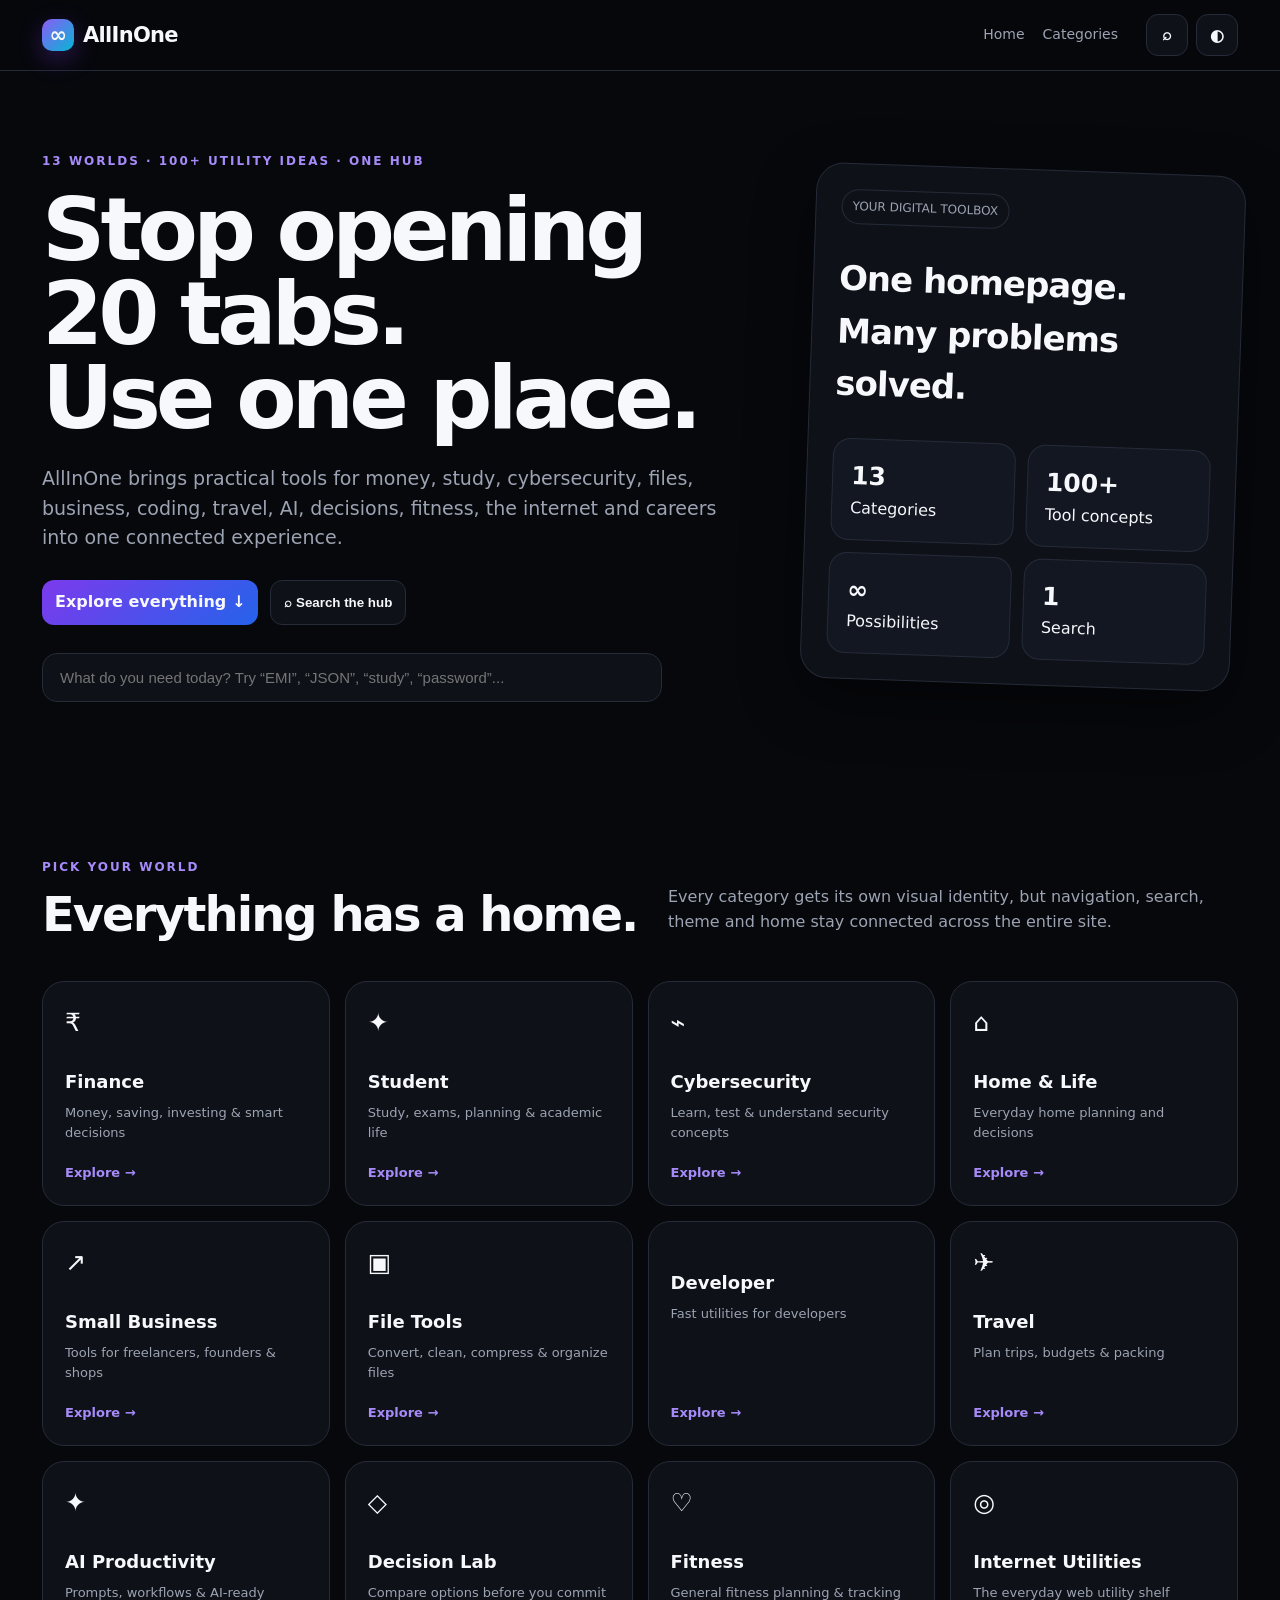
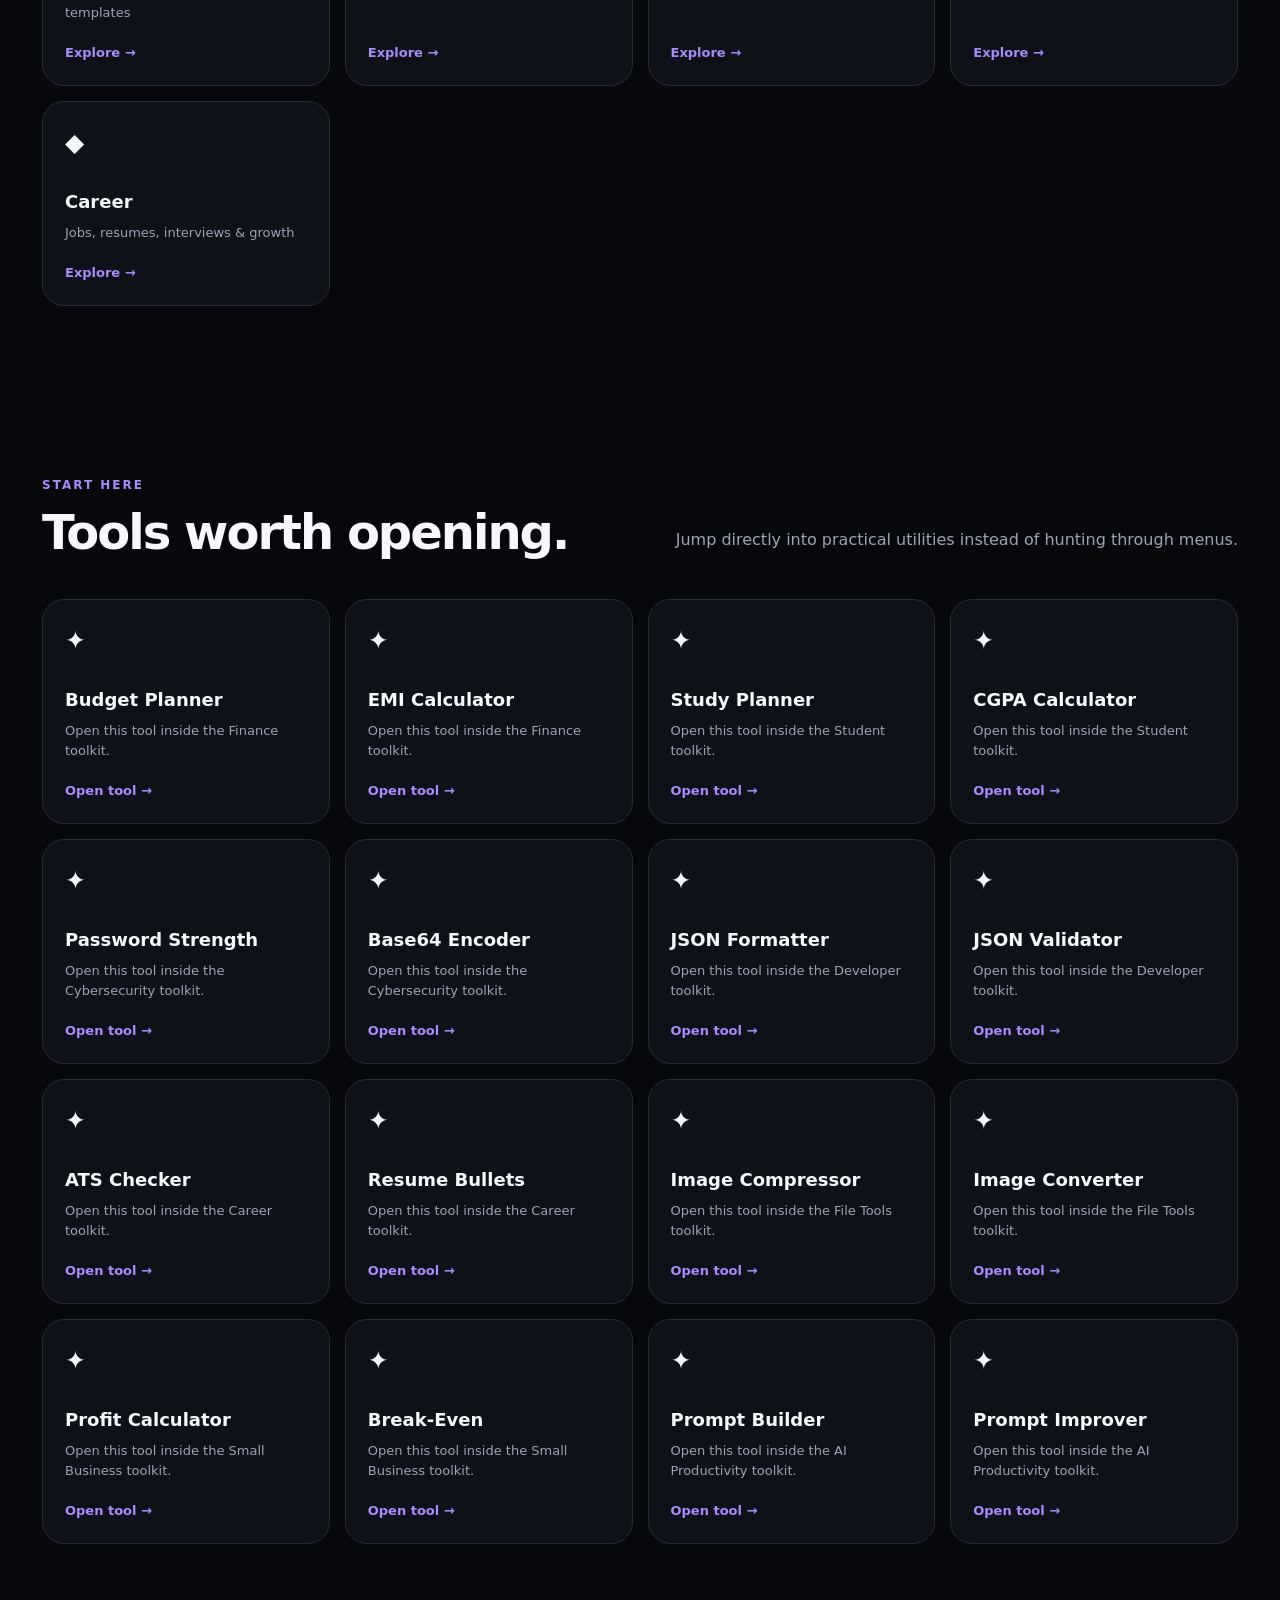
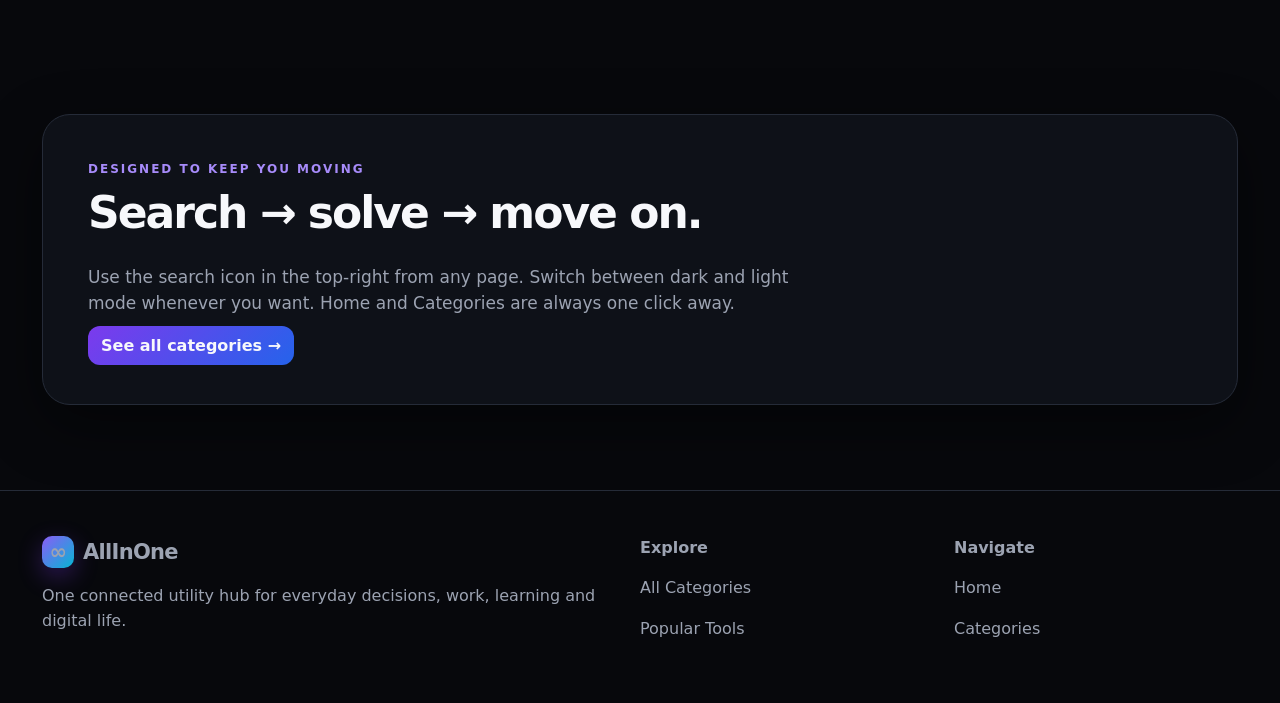
==== index.html @ 53bb446f "Add files via upload" ====
<!doctype html><html lang="en"><head><meta charset="utf-8"><meta name="viewport" content="width=device-width,initial-scale=1"><title>The Utility Hub | AllInOne</title><meta name="description" content="AllInOne is a connected utility hub for finance, students, cybersecurity, business, files, developers, travel, AI, decisions, fitness, internet and careers."><link rel="stylesheet" href="assets/style.css"><link rel="canonical" href="https://mytoolprovider.github.io/"><meta property="og:url" content="https://mytoolprovider.github.io/"></head><body>
<header class="top"><nav class="nav"><a class="brand" href="index.html"><b>∞</b> AllInOne</a><div class="navlinks"><a href="index.html">Home</a><a href="categories.html">Categories</a></div><div class="actions"><button class="iconbtn" data-search aria-label="Search">⌕</button><button class="iconbtn" data-theme-toggle aria-label="Change theme">◐</button></div></nav></header>

<main>
<section class="hero"><div class="wrap hero-grid"><div><div class="eyebrow">13 worlds · 100+ utility ideas · one hub</div><h1>Stop opening 20 tabs.<br>Use one place.</h1><p>AllInOne brings practical tools for money, study, cybersecurity, files, business, coding, travel, AI, decisions, fitness, the internet and careers into one connected experience.</p><div class="hero-actions"><a class="btn primary" href="#categories">Explore everything ↓</a><button class="btn" data-search>⌕ Search the hub</button></div><div class="searchbox"><input placeholder="What do you need today? Try “EMI”, “JSON”, “study”, “password”..." onfocus="document.querySelector('[data-search]').click()"></div></div><div class="hero-card"><span class="pill">YOUR DIGITAL TOOLBOX</span><h2 style="font-size:34px;letter-spacing:-1px">One homepage.<br>Many problems solved.</h2><div class="mini-grid"><div class="mini"><strong>13</strong><span>Categories</span></div><div class="mini"><strong>100+</strong><span>Tool concepts</span></div><div class="mini"><strong>∞</strong><span>Possibilities</span></div><div class="mini"><strong>1</strong><span>Search</span></div></div></div></div></section>
<section class="section" id="categories"><div class="wrap"><div class="section-head"><div><div class="eyebrow">Pick your world</div><h2>Everything has a home.</h2></div><p>Every category gets its own visual identity, but navigation, search, theme and home stay connected across the entire site.</p></div><div class="grid"><article class="card" data-search-item><div class="symbol">₹</div><h3><a href="finance.html">Finance</a></h3><p>Money, saving, investing & smart decisions</p><div class="go"><a href="finance.html">Explore →</a></div></article><article class="card" data-search-item><div class="symbol">✦</div><h3><a href="student.html">Student</a></h3><p>Study, exams, planning & academic life</p><div class="go"><a href="student.html">Explore →</a></div></article><article class="card" data-search-item><div class="symbol">⌁</div><h3><a href="cyber.html">Cybersecurity</a></h3><p>Learn, test & understand security concepts</p><div class="go"><a href="cyber.html">Explore →</a></div></article><article class="card" data-search-item><div class="symbol">⌂</div><h3><a href="home.html">Home & Life</a></h3><p>Everyday home planning and decisions</p><div class="go"><a href="home.html">Explore →</a></div></article><article class="card" data-search-item><div class="symbol">↗</div><h3><a href="business.html">Small Business</a></h3><p>Tools for freelancers, founders & shops</p><div class="go"><a href="business.html">Explore →</a></div></article><article class="card" data-search-item><div class="symbol">▣</div><h3><a href="files.html">File Tools</a></h3><p>Convert, clean, compress & organize files</p><div class="go"><a href="files.html">Explore →</a></div></article><article class="card" data-search-item><div class="symbol"></></div><h3><a href="developer.html">Developer</a></h3><p>Fast utilities for developers</p><div class="go"><a href="developer.html">Explore →</a></div></article><article class="card" data-search-item><div class="symbol">✈</div><h3><a href="travel.html">Travel</a></h3><p>Plan trips, budgets & packing</p><div class="go"><a href="travel.html">Explore →</a></div></article><article class="card" data-search-item><div class="symbol">✦</div><h3><a href="ai.html">AI Productivity</a></h3><p>Prompts, workflows & AI-ready templates</p><div class="go"><a href="ai.html">Explore →</a></div></article><article class="card" data-search-item><div class="symbol">◇</div><h3><a href="decisions.html">Decision Lab</a></h3><p>Compare options before you commit</p><div class="go"><a href="decisions.html">Explore →</a></div></article><article class="card" data-search-item><div class="symbol">♡</div><h3><a href="fitness.html">Fitness</a></h3><p>General fitness planning & tracking</p><div class="go"><a href="fitness.html">Explore →</a></div></article><article class="card" data-search-item><div class="symbol">◎</div><h3><a href="internet.html">Internet Utilities</a></h3><p>The everyday web utility shelf</p><div class="go"><a href="internet.html">Explore →</a></div></article><article class="card" data-search-item><div class="symbol">◆</div><h3><a href="career.html">Career</a></h3><p>Jobs, resumes, interviews & growth</p><div class="go"><a href="career.html">Explore →</a></div></article></div></div></section>
<section class="section" id="popular"><div class="wrap"><div class="section-head"><div><div class="eyebrow">Start here</div><h2>Tools worth opening.</h2></div><p>Jump directly into practical utilities instead of hunting through menus.</p></div><div class="grid"><article class="card" data-search-item><div class="symbol">✦</div><h3><a href="finance.html#budget-planner">Budget Planner</a></h3><p>Open this tool inside the Finance toolkit.</p><div class="go"><a href="finance.html">Open tool →</a></div></article><article class="card" data-search-item><div class="symbol">✦</div><h3><a href="finance.html#emi-calculator">EMI Calculator</a></h3><p>Open this tool inside the Finance toolkit.</p><div class="go"><a href="finance.html">Open tool →</a></div></article><article class="card" data-search-item><div class="symbol">✦</div><h3><a href="student.html#study-planner">Study Planner</a></h3><p>Open this tool inside the Student toolkit.</p><div class="go"><a href="student.html">Open tool →</a></div></article><article class="card" data-search-item><div class="symbol">✦</div><h3><a href="student.html#cgpa-calculator">CGPA Calculator</a></h3><p>Open this tool inside the Student toolkit.</p><div class="go"><a href="student.html">Open tool →</a></div></article><article class="card" data-search-item><div class="symbol">✦</div><h3><a href="cyber.html#password-strength">Password Strength</a></h3><p>Open this tool inside the Cybersecurity toolkit.</p><div class="go"><a href="cyber.html">Open tool →</a></div></article><article class="card" data-search-item><div class="symbol">✦</div><h3><a href="cyber.html#base64-encoder">Base64 Encoder</a></h3><p>Open this tool inside the Cybersecurity toolkit.</p><div class="go"><a href="cyber.html">Open tool →</a></div></article><article class="card" data-search-item><div class="symbol">✦</div><h3><a href="developer.html#json-formatter">JSON Formatter</a></h3><p>Open this tool inside the Developer toolkit.</p><div class="go"><a href="developer.html">Open tool →</a></div></article><article class="card" data-search-item><div class="symbol">✦</div><h3><a href="developer.html#json-validator">JSON Validator</a></h3><p>Open this tool inside the Developer toolkit.</p><div class="go"><a href="developer.html">Open tool →</a></div></article><article class="card" data-search-item><div class="symbol">✦</div><h3><a href="career.html#ats-checker">ATS Checker</a></h3><p>Open this tool inside the Career toolkit.</p><div class="go"><a href="career.html">Open tool →</a></div></article><article class="card" data-search-item><div class="symbol">✦</div><h3><a href="career.html#resume-bullets">Resume Bullets</a></h3><p>Open this tool inside the Career toolkit.</p><div class="go"><a href="career.html">Open tool →</a></div></article><article class="card" data-search-item><div class="symbol">✦</div><h3><a href="files.html#image-compressor">Image Compressor</a></h3><p>Open this tool inside the File Tools toolkit.</p><div class="go"><a href="files.html">Open tool →</a></div></article><article class="card" data-search-item><div class="symbol">✦</div><h3><a href="files.html#image-converter">Image Converter</a></h3><p>Open this tool inside the File Tools toolkit.</p><div class="go"><a href="files.html">Open tool →</a></div></article><article class="card" data-search-item><div class="symbol">✦</div><h3><a href="business.html#profit-calculator">Profit Calculator</a></h3><p>Open this tool inside the Small Business toolkit.</p><div class="go"><a href="business.html">Open tool →</a></div></article><article class="card" data-search-item><div class="symbol">✦</div><h3><a href="business.html#break-even">Break-Even</a></h3><p>Open this tool inside the Small Business toolkit.</p><div class="go"><a href="business.html">Open tool →</a></div></article><article class="card" data-search-item><div class="symbol">✦</div><h3><a href="ai.html#prompt-builder">Prompt Builder</a></h3><p>Open this tool inside the AI Productivity toolkit.</p><div class="go"><a href="ai.html">Open tool →</a></div></article><article class="card" data-search-item><div class="symbol">✦</div><h3><a href="ai.html#prompt-improver">Prompt Improver</a></h3><p>Open this tool inside the AI Productivity toolkit.</p><div class="go"><a href="ai.html">Open tool →</a></div></article></div></div></section>
<section class="section"><div class="wrap"><div class="band"><div class="eyebrow">Designed to keep you moving</div><h2 style="font-size:44px;max-width:800px">Search → solve → move on.</h2><p style="color:var(--muted);max-width:720px;font-size:17px">Use the search icon in the top-right from any page. Switch between dark and light mode whenever you want. Home and Categories are always one click away.</p><a class="btn primary" href="categories.html">See all categories →</a></div></div></section>
</main>
<div class="modal" id="searchModal"><div class="modalbox"><div style="display:flex;justify-content:space-between;align-items:center"><h2>Search AllInOne</h2><button class="iconbtn" data-close>×</button></div><input id="globalSearch" placeholder="Search tools, categories, ideas..."><div id="results" class="results"><p style="color:var(--muted)">Search categories and tools...</p></div></div></div>
<footer class="footer"><div class="wrap footer-grid"><div><div class="brand"><b>∞</b> AllInOne</div><p>One connected utility hub for everyday decisions, work, learning and digital life.</p></div><div><strong>Explore</strong><p><a href="categories.html">All Categories</a></p><p><a href="index.html#popular">Popular Tools</a></p></div><div><strong>Navigate</strong><p><a href="index.html">Home</a></p><p><a href="categories.html">Categories</a></p></div></div></footer><script src="assets/app.js"></script></body></html>
---- assets/style.css ----
:root{--bg:#07080c;--panel:#0e1118;--panel2:#131722;--text:#f7f8fb;--muted:#9ca3b2;--line:#252b38;--accent:#8b5cf6;--shadow:0 20px 60px #0007}
[data-theme="light"]{--bg:#f5f7fb;--panel:#fff;--panel2:#eef1f7;--text:#111827;--muted:#5f6878;--line:#dfe4ec;--shadow:0 16px 45px #19233a14}
*{box-sizing:border-box}html{scroll-behavior:smooth}body{margin:0;background:var(--bg);color:var(--text);font-family:Inter,ui-sans-serif,system-ui,-apple-system,Segoe UI,sans-serif;line-height:1.55}a{color:inherit;text-decoration:none}.top{position:sticky;top:0;z-index:50;backdrop-filter:blur(18px);background:color-mix(in srgb,var(--bg) 82%,transparent);border-bottom:1px solid var(--line)}.nav{max-width:1240px;margin:auto;display:flex;align-items:center;gap:20px;padding:14px 22px}.brand{font-weight:900;font-size:21px;letter-spacing:-.7px;display:flex;gap:9px;align-items:center}.brand b{display:grid;place-items:center;width:32px;height:32px;border-radius:10px;background:linear-gradient(135deg,#8b5cf6,#06b6d4);box-shadow:0 8px 24px #7c3aed55}.navlinks{display:flex;gap:18px;margin-left:auto;align-items:center}.navlinks a{font-size:14px;color:var(--muted)}.navlinks a:hover{color:var(--text)}.actions{display:flex;gap:8px;margin-left:8px}.iconbtn,.btn{border:1px solid var(--line);background:var(--panel);color:var(--text);border-radius:12px;padding:10px 13px;cursor:pointer;font-weight:700}.iconbtn{font-size:16px;width:42px;height:42px}.btn.primary{background:linear-gradient(135deg,#7c3aed,#2563eb);border:0}.wrap{max-width:1240px;margin:auto;padding:0 22px}.hero{min-height:78vh;display:grid;align-items:center;padding:80px 0 70px}.hero-grid{display:grid;grid-template-columns:1.25fr .75fr;gap:50px;align-items:center}.eyebrow{color:#a78bfa;text-transform:uppercase;letter-spacing:2px;font-size:12px;font-weight:900}.hero h1{font-size:clamp(46px,7vw,88px);line-height:.95;letter-spacing:-5px;margin:18px 0 25px;max-width:900px}.hero p{font-size:19px;color:var(--muted);max-width:720px}.hero-actions{display:flex;gap:12px;flex-wrap:wrap;margin:28px 0}.searchbox{display:flex;gap:10px;max-width:620px;margin-top:26px}.searchbox input{flex:1;background:var(--panel);border:1px solid var(--line);border-radius:15px;padding:15px 17px;color:var(--text);font-size:15px;outline:none}.hero-card{background:var(--panel);border:1px solid var(--line);border-radius:28px;padding:25px;box-shadow:var(--shadow);transform:rotate(2deg)}.mini-grid{display:grid;grid-template-columns:1fr 1fr;gap:12px}.mini{padding:18px;border:1px solid var(--line);border-radius:18px;background:var(--panel2)}.mini strong{display:block;font-size:25px}.section{padding:85px 0}.section-head{display:flex;justify-content:space-between;gap:25px;align-items:end;margin-bottom:30px}.section h2{font-size:clamp(30px,4vw,48px);letter-spacing:-2px;margin:0}.section-head p{color:var(--muted);max-width:570px}.grid{display:grid;grid-template-columns:repeat(4,1fr);gap:15px}.card{position:relative;overflow:hidden;background:var(--panel);border:1px solid var(--line);border-radius:22px;padding:22px;min-height:180px;transition:.25s;display:flex;flex-direction:column}.card:hover{transform:translateY(-5px);border-color:#64748b;box-shadow:var(--shadow)}.card .symbol{font-size:25px;margin-bottom:25px}.card h3{margin:0 0 7px;font-size:18px}.card p{margin:0;color:var(--muted);font-size:13px}.card .go{margin-top:auto;padding-top:20px;color:#a78bfa;font-weight:800;font-size:13px}.band{border:1px solid var(--line);border-radius:28px;padding:45px;background:var(--panel);box-shadow:var(--shadow)}.stats{display:grid;grid-template-columns:repeat(4,1fr);gap:15px}.stat{padding:22px;border-radius:18px;background:var(--panel2);border:1px solid var(--line)}.stat b{font-size:32px;display:block}.footer{border-top:1px solid var(--line);padding:45px 0;color:var(--muted)}.footer-grid{display:grid;grid-template-columns:2fr 1fr 1fr;gap:30px}.category-hero{padding:80px 0 50px;background:var(--category-bg);border-bottom:1px solid var(--line)}.category-hero h1{font-size:clamp(44px,7vw,78px);letter-spacing:-4px;margin:15px 0}.tool-grid{display:grid;grid-template-columns:repeat(4,1fr);gap:15px}.tool{background:color-mix(in srgb,var(--panel) 86%,transparent);border:1px solid var(--line);border-radius:20px;padding:22px;min-height:170px}.tool span{font-size:12px;color:var(--muted);text-transform:uppercase;letter-spacing:1px}.tool h3{margin:10px 0}.tool p{color:var(--muted);font-size:13px}.tool button{margin-top:8px}.pill{display:inline-flex;padding:7px 10px;border:1px solid var(--line);border-radius:999px;color:var(--muted);font-size:12px}.modal{display:none;position:fixed;inset:0;z-index:100;background:#0009;backdrop-filter:blur(10px);padding:7vh 20px}.modal.open{display:block}.modalbox{max-width:700px;margin:auto;background:var(--panel);border:1px solid var(--line);border-radius:25px;padding:25px;box-shadow:var(--shadow)}.modalbox input{width:100%;padding:15px;border-radius:13px;border:1px solid var(--line);background:var(--panel2);color:var(--text);margin:15px 0}.results a{display:block;padding:12px;border-bottom:1px solid var(--line)}@media(max-width:950px){.grid,.tool-grid{grid-template-columns:repeat(2,1fr)}.hero-grid{grid-template-columns:1fr}.navlinks{display:none}.stats{grid-template-columns:1fr 1fr}}@media(max-width:600px){.grid,.tool-grid,.stats,.footer-grid{grid-template-columns:1fr}.hero h1{letter-spacing:-3px}.section{padding:55px 0}.hero{min-height:auto;padding:55px 0}.wrap{padding:0 16px}}
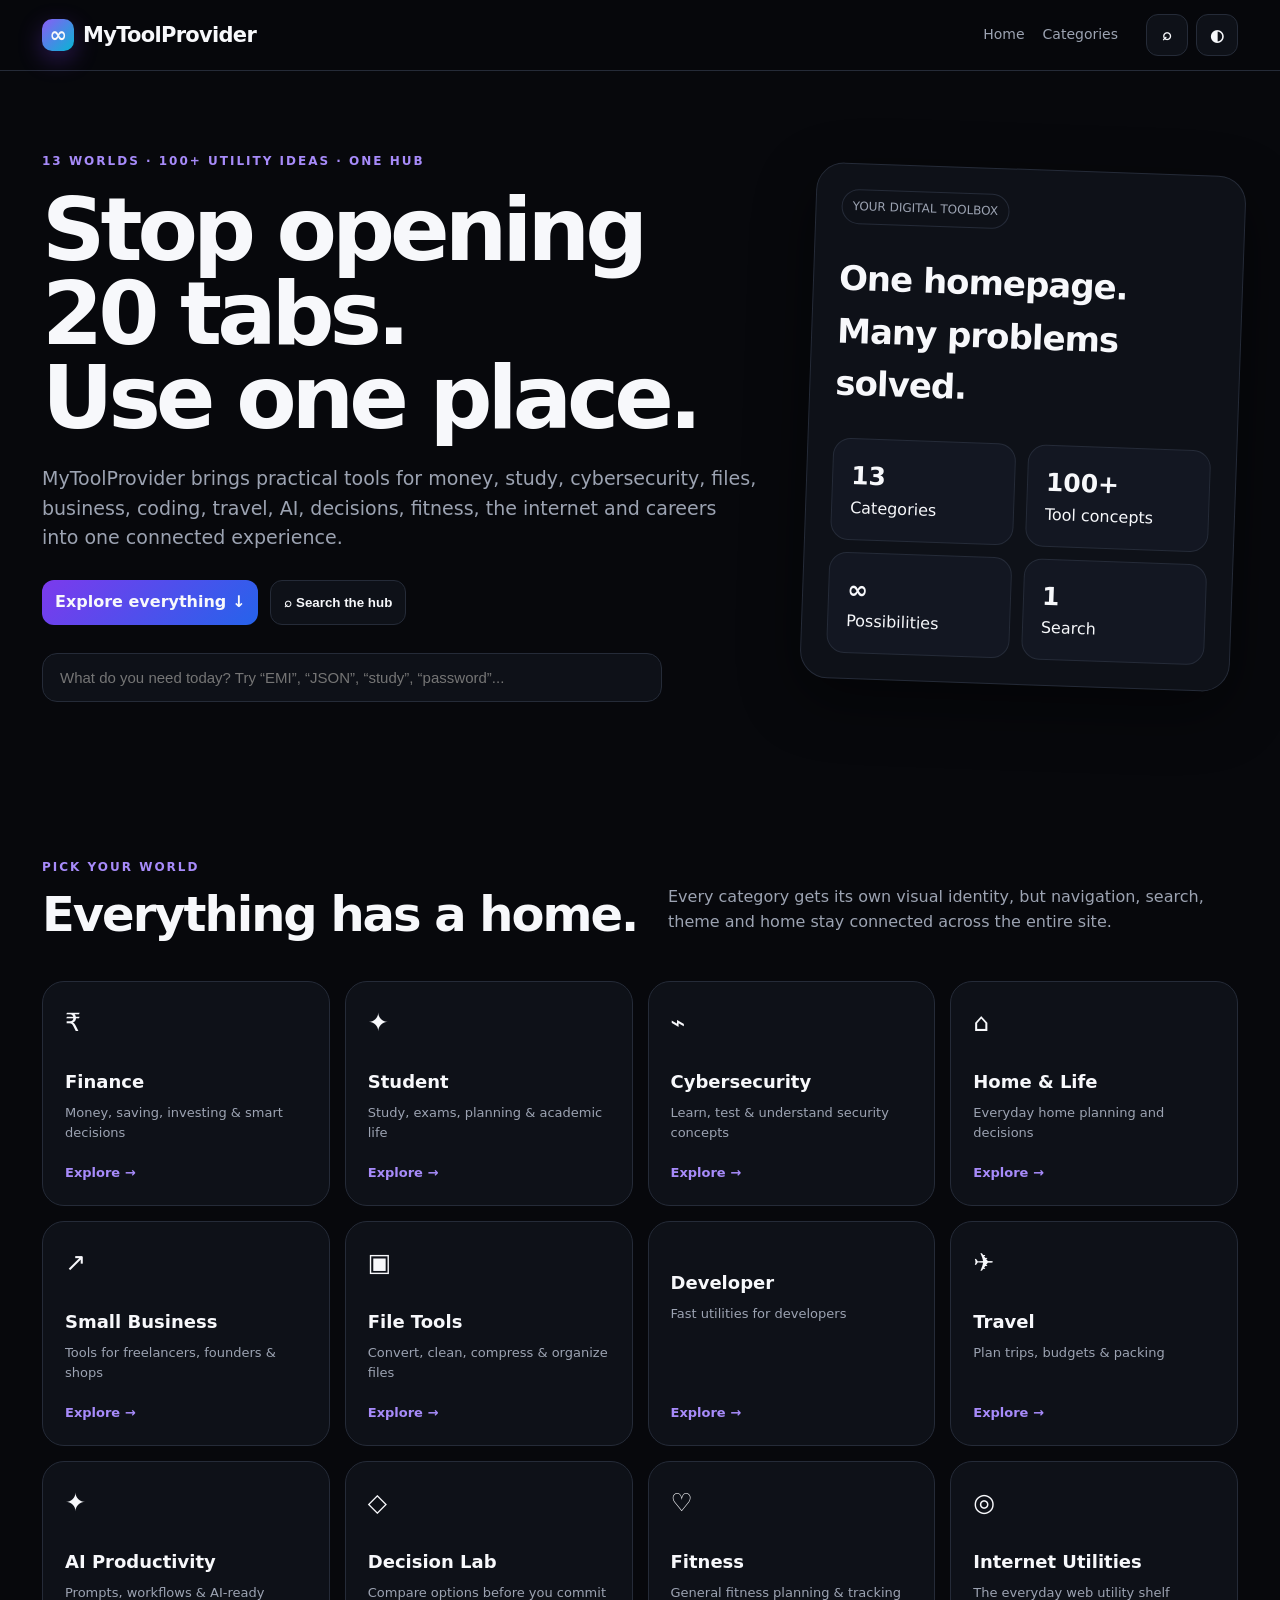
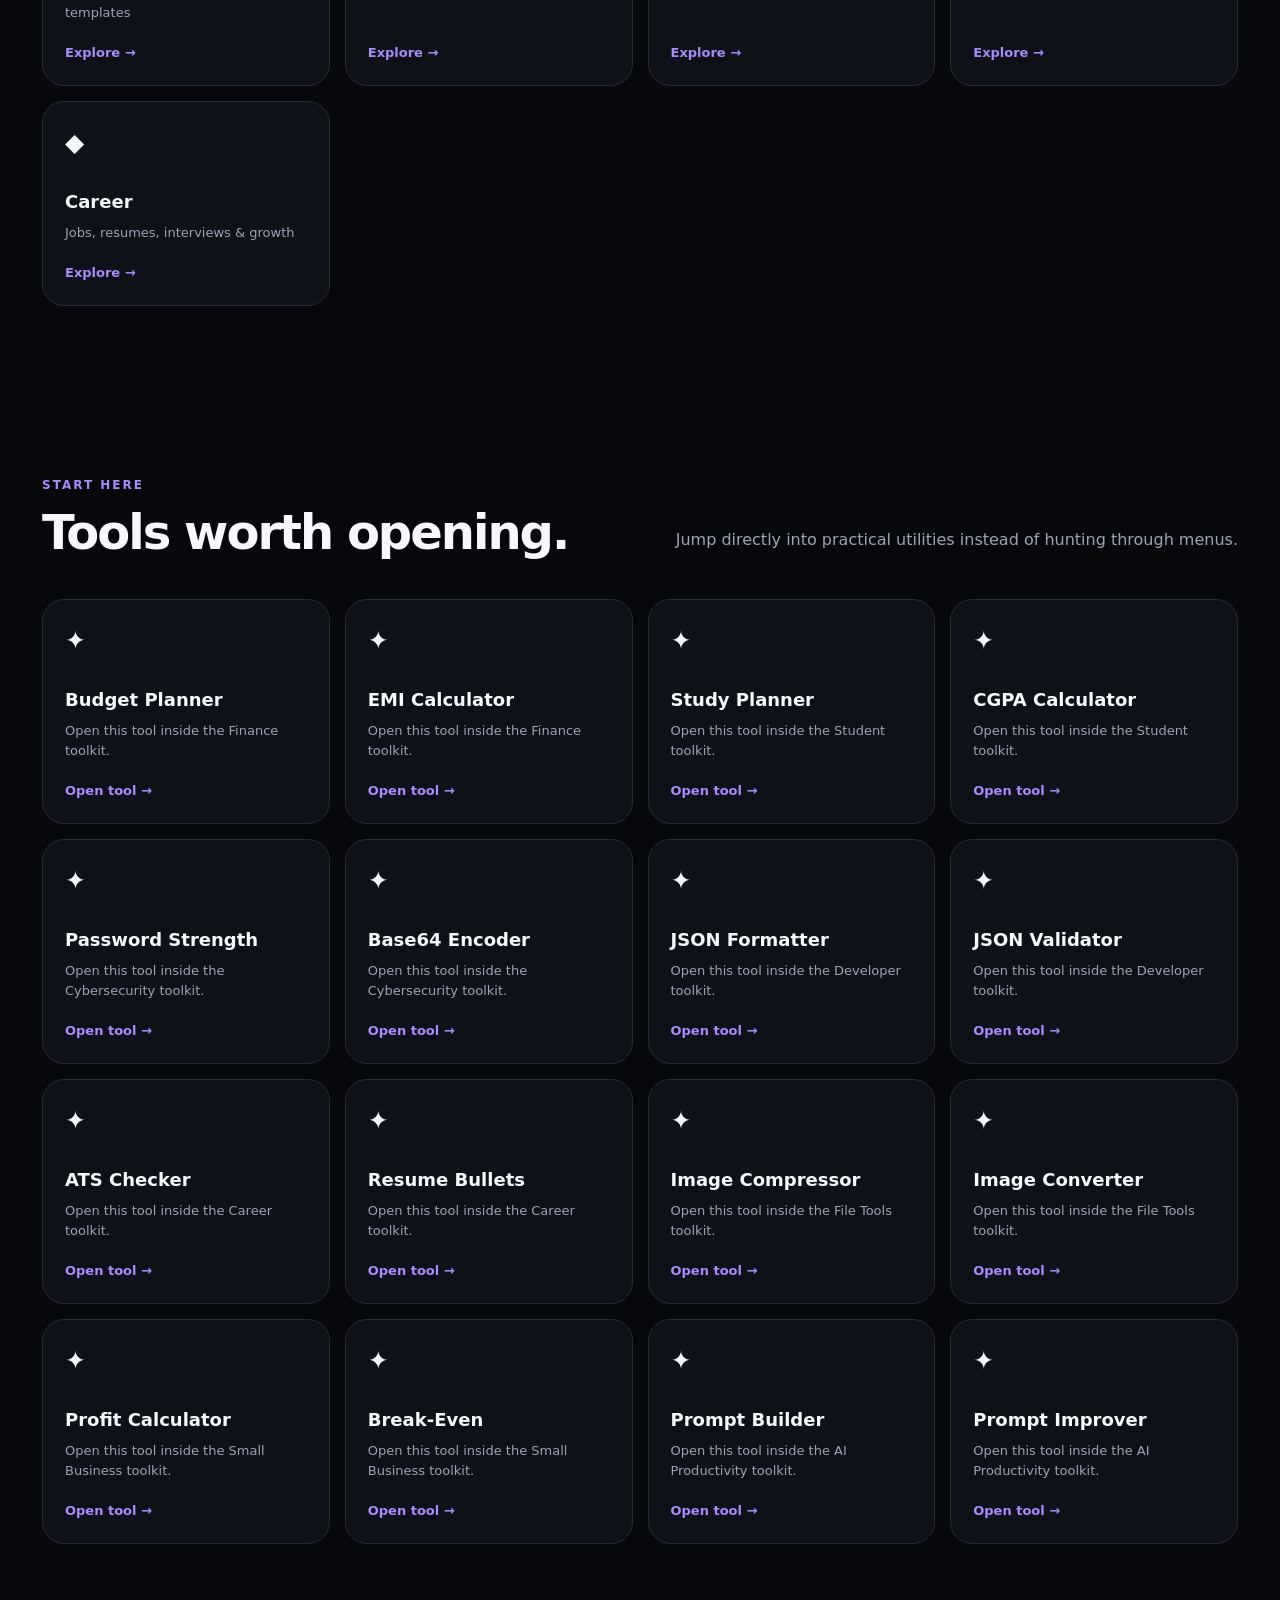
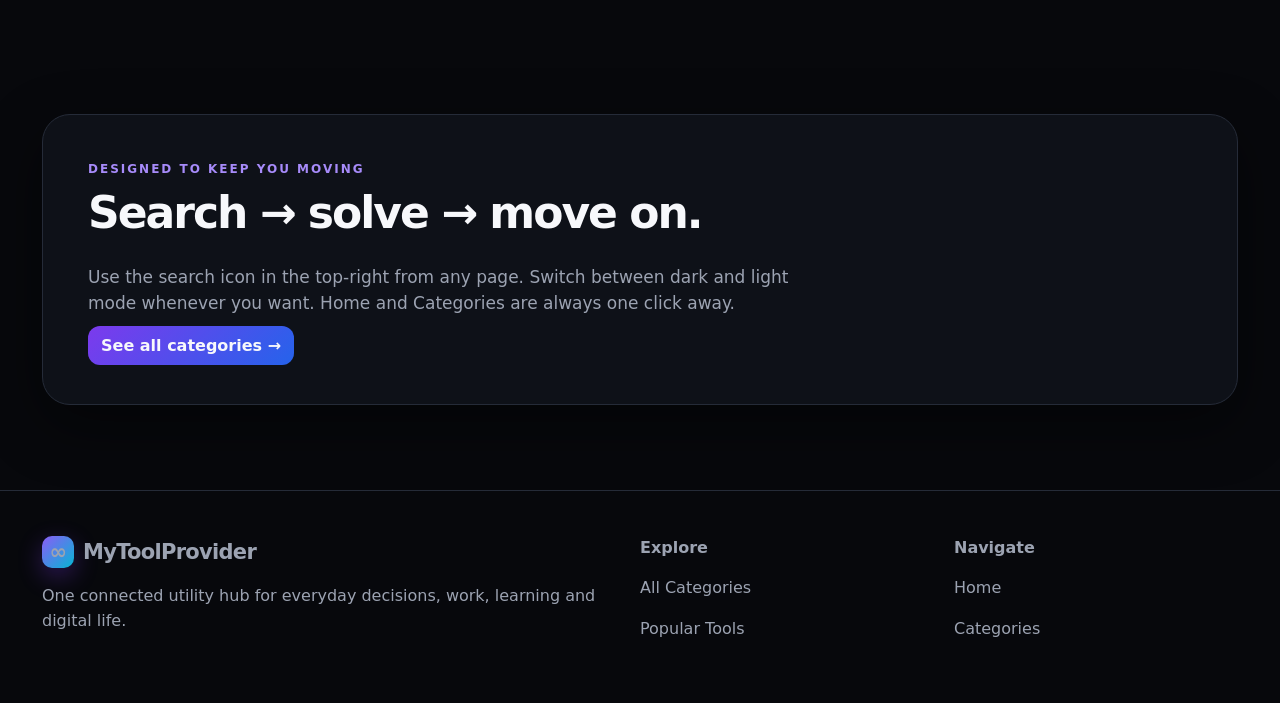
==== commit d6d8fea6: "Add files via upload" ====
--- a/index.html
+++ b/index.html
@@ -1,11 +1,11 @@
-<!doctype html><html lang="en"><head><meta charset="utf-8"><meta name="viewport" content="width=device-width,initial-scale=1"><title>The Utility Hub | AllInOne</title><meta name="description" content="AllInOne is a connected utility hub for finance, students, cybersecurity, business, files, developers, travel, AI, decisions, fitness, internet and careers."><link rel="stylesheet" href="assets/style.css"><link rel="canonical" href="https://mytoolprovider.github.io/"><meta property="og:url" content="https://mytoolprovider.github.io/"></head><body>
-<header class="top"><nav class="nav"><a class="brand" href="index.html"><b>∞</b> AllInOne</a><div class="navlinks"><a href="index.html">Home</a><a href="categories.html">Categories</a></div><div class="actions"><button class="iconbtn" data-search aria-label="Search">⌕</button><button class="iconbtn" data-theme-toggle aria-label="Change theme">◐</button></div></nav></header>
+<!doctype html><html lang="en"><head><meta charset="utf-8"><meta name="viewport" content="width=device-width,initial-scale=1"><title>The Utility Hub | MyToolProvider</title><meta name="description" content="MyToolProvider is a connected utility hub for finance, students, cybersecurity, business, files, developers, travel, AI, decisions, fitness, internet and careers."><link rel="stylesheet" href="assets/style.css"><link rel="canonical" href="https://mytoolprovider.github.io/"><meta property="og:url" content="https://mytoolprovider.github.io/"></head><body>
+<header class="top"><nav class="nav"><a class="brand" href="index.html"><b>∞</b> MyToolProvider</a><div class="navlinks"><a href="index.html">Home</a><a href="categories.html">Categories</a></div><div class="actions"><button class="iconbtn" data-search aria-label="Search">⌕</button><button class="iconbtn" data-theme-toggle aria-label="Change theme">◐</button></div></nav></header>
 
 <main>
-<section class="hero"><div class="wrap hero-grid"><div><div class="eyebrow">13 worlds · 100+ utility ideas · one hub</div><h1>Stop opening 20 tabs.<br>Use one place.</h1><p>AllInOne brings practical tools for money, study, cybersecurity, files, business, coding, travel, AI, decisions, fitness, the internet and careers into one connected experience.</p><div class="hero-actions"><a class="btn primary" href="#categories">Explore everything ↓</a><button class="btn" data-search>⌕ Search the hub</button></div><div class="searchbox"><input placeholder="What do you need today? Try “EMI”, “JSON”, “study”, “password”..." onfocus="document.querySelector('[data-search]').click()"></div></div><div class="hero-card"><span class="pill">YOUR DIGITAL TOOLBOX</span><h2 style="font-size:34px;letter-spacing:-1px">One homepage.<br>Many problems solved.</h2><div class="mini-grid"><div class="mini"><strong>13</strong><span>Categories</span></div><div class="mini"><strong>100+</strong><span>Tool concepts</span></div><div class="mini"><strong>∞</strong><span>Possibilities</span></div><div class="mini"><strong>1</strong><span>Search</span></div></div></div></div></section>
+<section class="hero"><div class="wrap hero-grid"><div><div class="eyebrow">13 worlds · 100+ utility ideas · one hub</div><h1>Stop opening 20 tabs.<br>Use one place.</h1><p>MyToolProvider brings practical tools for money, study, cybersecurity, files, business, coding, travel, AI, decisions, fitness, the internet and careers into one connected experience.</p><div class="hero-actions"><a class="btn primary" href="#categories">Explore everything ↓</a><button class="btn" data-search>⌕ Search the hub</button></div><div class="searchbox"><input placeholder="What do you need today? Try “EMI”, “JSON”, “study”, “password”..." onfocus="document.querySelector('[data-search]').click()"></div></div><div class="hero-card"><span class="pill">YOUR DIGITAL TOOLBOX</span><h2 style="font-size:34px;letter-spacing:-1px">One homepage.<br>Many problems solved.</h2><div class="mini-grid"><div class="mini"><strong>13</strong><span>Categories</span></div><div class="mini"><strong>100+</strong><span>Tool concepts</span></div><div class="mini"><strong>∞</strong><span>Possibilities</span></div><div class="mini"><strong>1</strong><span>Search</span></div></div></div></div></section>
 <section class="section" id="categories"><div class="wrap"><div class="section-head"><div><div class="eyebrow">Pick your world</div><h2>Everything has a home.</h2></div><p>Every category gets its own visual identity, but navigation, search, theme and home stay connected across the entire site.</p></div><div class="grid"><article class="card" data-search-item><div class="symbol">₹</div><h3><a href="finance.html">Finance</a></h3><p>Money, saving, investing & smart decisions</p><div class="go"><a href="finance.html">Explore →</a></div></article><article class="card" data-search-item><div class="symbol">✦</div><h3><a href="student.html">Student</a></h3><p>Study, exams, planning & academic life</p><div class="go"><a href="student.html">Explore →</a></div></article><article class="card" data-search-item><div class="symbol">⌁</div><h3><a href="cyber.html">Cybersecurity</a></h3><p>Learn, test & understand security concepts</p><div class="go"><a href="cyber.html">Explore →</a></div></article><article class="card" data-search-item><div class="symbol">⌂</div><h3><a href="home.html">Home & Life</a></h3><p>Everyday home planning and decisions</p><div class="go"><a href="home.html">Explore →</a></div></article><article class="card" data-search-item><div class="symbol">↗</div><h3><a href="business.html">Small Business</a></h3><p>Tools for freelancers, founders & shops</p><div class="go"><a href="business.html">Explore →</a></div></article><article class="card" data-search-item><div class="symbol">▣</div><h3><a href="files.html">File Tools</a></h3><p>Convert, clean, compress & organize files</p><div class="go"><a href="files.html">Explore →</a></div></article><article class="card" data-search-item><div class="symbol"></></div><h3><a href="developer.html">Developer</a></h3><p>Fast utilities for developers</p><div class="go"><a href="developer.html">Explore →</a></div></article><article class="card" data-search-item><div class="symbol">✈</div><h3><a href="travel.html">Travel</a></h3><p>Plan trips, budgets & packing</p><div class="go"><a href="travel.html">Explore →</a></div></article><article class="card" data-search-item><div class="symbol">✦</div><h3><a href="ai.html">AI Productivity</a></h3><p>Prompts, workflows & AI-ready templates</p><div class="go"><a href="ai.html">Explore →</a></div></article><article class="card" data-search-item><div class="symbol">◇</div><h3><a href="decisions.html">Decision Lab</a></h3><p>Compare options before you commit</p><div class="go"><a href="decisions.html">Explore →</a></div></article><article class="card" data-search-item><div class="symbol">♡</div><h3><a href="fitness.html">Fitness</a></h3><p>General fitness planning & tracking</p><div class="go"><a href="fitness.html">Explore →</a></div></article><article class="card" data-search-item><div class="symbol">◎</div><h3><a href="internet.html">Internet Utilities</a></h3><p>The everyday web utility shelf</p><div class="go"><a href="internet.html">Explore →</a></div></article><article class="card" data-search-item><div class="symbol">◆</div><h3><a href="career.html">Career</a></h3><p>Jobs, resumes, interviews & growth</p><div class="go"><a href="career.html">Explore →</a></div></article></div></div></section>
 <section class="section" id="popular"><div class="wrap"><div class="section-head"><div><div class="eyebrow">Start here</div><h2>Tools worth opening.</h2></div><p>Jump directly into practical utilities instead of hunting through menus.</p></div><div class="grid"><article class="card" data-search-item><div class="symbol">✦</div><h3><a href="finance.html#budget-planner">Budget Planner</a></h3><p>Open this tool inside the Finance toolkit.</p><div class="go"><a href="finance.html">Open tool →</a></div></article><article class="card" data-search-item><div class="symbol">✦</div><h3><a href="finance.html#emi-calculator">EMI Calculator</a></h3><p>Open this tool inside the Finance toolkit.</p><div class="go"><a href="finance.html">Open tool →</a></div></article><article class="card" data-search-item><div class="symbol">✦</div><h3><a href="student.html#study-planner">Study Planner</a></h3><p>Open this tool inside the Student toolkit.</p><div class="go"><a href="student.html">Open tool →</a></div></article><article class="card" data-search-item><div class="symbol">✦</div><h3><a href="student.html#cgpa-calculator">CGPA Calculator</a></h3><p>Open this tool inside the Student toolkit.</p><div class="go"><a href="student.html">Open tool →</a></div></article><article class="card" data-search-item><div class="symbol">✦</div><h3><a href="cyber.html#password-strength">Password Strength</a></h3><p>Open this tool inside the Cybersecurity toolkit.</p><div class="go"><a href="cyber.html">Open tool →</a></div></article><article class="card" data-search-item><div class="symbol">✦</div><h3><a href="cyber.html#base64-encoder">Base64 Encoder</a></h3><p>Open this tool inside the Cybersecurity toolkit.</p><div class="go"><a href="cyber.html">Open tool →</a></div></article><article class="card" data-search-item><div class="symbol">✦</div><h3><a href="developer.html#json-formatter">JSON Formatter</a></h3><p>Open this tool inside the Developer toolkit.</p><div class="go"><a href="developer.html">Open tool →</a></div></article><article class="card" data-search-item><div class="symbol">✦</div><h3><a href="developer.html#json-validator">JSON Validator</a></h3><p>Open this tool inside the Developer toolkit.</p><div class="go"><a href="developer.html">Open tool →</a></div></article><article class="card" data-search-item><div class="symbol">✦</div><h3><a href="career.html#ats-checker">ATS Checker</a></h3><p>Open this tool inside the Career toolkit.</p><div class="go"><a href="career.html">Open tool →</a></div></article><article class="card" data-search-item><div class="symbol">✦</div><h3><a href="career.html#resume-bullets">Resume Bullets</a></h3><p>Open this tool inside the Career toolkit.</p><div class="go"><a href="career.html">Open tool →</a></div></article><article class="card" data-search-item><div class="symbol">✦</div><h3><a href="files.html#image-compressor">Image Compressor</a></h3><p>Open this tool inside the File Tools toolkit.</p><div class="go"><a href="files.html">Open tool →</a></div></article><article class="card" data-search-item><div class="symbol">✦</div><h3><a href="files.html#image-converter">Image Converter</a></h3><p>Open this tool inside the File Tools toolkit.</p><div class="go"><a href="files.html">Open tool →</a></div></article><article class="card" data-search-item><div class="symbol">✦</div><h3><a href="business.html#profit-calculator">Profit Calculator</a></h3><p>Open this tool inside the Small Business toolkit.</p><div class="go"><a href="business.html">Open tool →</a></div></article><article class="card" data-search-item><div class="symbol">✦</div><h3><a href="business.html#break-even">Break-Even</a></h3><p>Open this tool inside the Small Business toolkit.</p><div class="go"><a href="business.html">Open tool →</a></div></article><article class="card" data-search-item><div class="symbol">✦</div><h3><a href="ai.html#prompt-builder">Prompt Builder</a></h3><p>Open this tool inside the AI Productivity toolkit.</p><div class="go"><a href="ai.html">Open tool →</a></div></article><article class="card" data-search-item><div class="symbol">✦</div><h3><a href="ai.html#prompt-improver">Prompt Improver</a></h3><p>Open this tool inside the AI Productivity toolkit.</p><div class="go"><a href="ai.html">Open tool →</a></div></article></div></div></section>
 <section class="section"><div class="wrap"><div class="band"><div class="eyebrow">Designed to keep you moving</div><h2 style="font-size:44px;max-width:800px">Search → solve → move on.</h2><p style="color:var(--muted);max-width:720px;font-size:17px">Use the search icon in the top-right from any page. Switch between dark and light mode whenever you want. Home and Categories are always one click away.</p><a class="btn primary" href="categories.html">See all categories →</a></div></div></section>
 </main>
-<div class="modal" id="searchModal"><div class="modalbox"><div style="display:flex;justify-content:space-between;align-items:center"><h2>Search AllInOne</h2><button class="iconbtn" data-close>×</button></div><input id="globalSearch" placeholder="Search tools, categories, ideas..."><div id="results" class="results"><p style="color:var(--muted)">Search categories and tools...</p></div></div></div>
-<footer class="footer"><div class="wrap footer-grid"><div><div class="brand"><b>∞</b> AllInOne</div><p>One connected utility hub for everyday decisions, work, learning and digital life.</p></div><div><strong>Explore</strong><p><a href="categories.html">All Categories</a></p><p><a href="index.html#popular">Popular Tools</a></p></div><div><strong>Navigate</strong><p><a href="index.html">Home</a></p><p><a href="categories.html">Categories</a></p></div></div></footer><script src="assets/app.js"></script></body></html>+<div class="modal" id="searchModal"><div class="modalbox"><div style="display:flex;justify-content:space-between;align-items:center"><h2>Search MyToolProvider</h2><button class="iconbtn" data-close>×</button></div><input id="globalSearch" placeholder="Search tools, categories, ideas..."><div id="results" class="results"><p style="color:var(--muted)">Search categories and tools...</p></div></div></div>
+<footer class="footer"><div class="wrap footer-grid"><div><div class="brand"><b>∞</b> MyToolProvider</div><p>One connected utility hub for everyday decisions, work, learning and digital life.</p></div><div><strong>Explore</strong><p><a href="categories.html">All Categories</a></p><p><a href="index.html#popular">Popular Tools</a></p></div><div><strong>Navigate</strong><p><a href="index.html">Home</a></p><p><a href="categories.html">Categories</a></p></div></div></footer><script src="assets/app.js"></script></body></html>
--- a/assets/style.css
+++ b/assets/style.css
@@ -2,3 +2,4 @@
 :root{--bg:#07080c;--panel:#0e1118;--panel2:#131722;--text:#f7f8fb;--muted:#9ca3b2;--line:#252b38;--accent:#8b5cf6;--shadow:0 20px 60px #0007}
 [data-theme="light"]{--bg:#f5f7fb;--panel:#fff;--panel2:#eef1f7;--text:#111827;--muted:#5f6878;--line:#dfe4ec;--shadow:0 16px 45px #19233a14}
 *{box-sizing:border-box}html{scroll-behavior:smooth}body{margin:0;background:var(--bg);color:var(--text);font-family:Inter,ui-sans-serif,system-ui,-apple-system,Segoe UI,sans-serif;line-height:1.55}a{color:inherit;text-decoration:none}.top{position:sticky;top:0;z-index:50;backdrop-filter:blur(18px);background:color-mix(in srgb,var(--bg) 82%,transparent);border-bottom:1px solid var(--line)}.nav{max-width:1240px;margin:auto;display:flex;align-items:center;gap:20px;padding:14px 22px}.brand{font-weight:900;font-size:21px;letter-spacing:-.7px;display:flex;gap:9px;align-items:center}.brand b{display:grid;place-items:center;width:32px;height:32px;border-radius:10px;background:linear-gradient(135deg,#8b5cf6,#06b6d4);box-shadow:0 8px 24px #7c3aed55}.navlinks{display:flex;gap:18px;margin-left:auto;align-items:center}.navlinks a{font-size:14px;color:var(--muted)}.navlinks a:hover{color:var(--text)}.actions{display:flex;gap:8px;margin-left:8px}.iconbtn,.btn{border:1px solid var(--line);background:var(--panel);color:var(--text);border-radius:12px;padding:10px 13px;cursor:pointer;font-weight:700}.iconbtn{font-size:16px;width:42px;height:42px}.btn.primary{background:linear-gradient(135deg,#7c3aed,#2563eb);border:0}.wrap{max-width:1240px;margin:auto;padding:0 22px}.hero{min-height:78vh;display:grid;align-items:center;padding:80px 0 70px}.hero-grid{display:grid;grid-template-columns:1.25fr .75fr;gap:50px;align-items:center}.eyebrow{color:#a78bfa;text-transform:uppercase;letter-spacing:2px;font-size:12px;font-weight:900}.hero h1{font-size:clamp(46px,7vw,88px);line-height:.95;letter-spacing:-5px;margin:18px 0 25px;max-width:900px}.hero p{font-size:19px;color:var(--muted);max-width:720px}.hero-actions{display:flex;gap:12px;flex-wrap:wrap;margin:28px 0}.searchbox{display:flex;gap:10px;max-width:620px;margin-top:26px}.searchbox input{flex:1;background:var(--panel);border:1px solid var(--line);border-radius:15px;padding:15px 17px;color:var(--text);font-size:15px;outline:none}.hero-card{background:var(--panel);border:1px solid var(--line);border-radius:28px;padding:25px;box-shadow:var(--shadow);transform:rotate(2deg)}.mini-grid{display:grid;grid-template-columns:1fr 1fr;gap:12px}.mini{padding:18px;border:1px solid var(--line);border-radius:18px;background:var(--panel2)}.mini strong{display:block;font-size:25px}.section{padding:85px 0}.section-head{display:flex;justify-content:space-between;gap:25px;align-items:end;margin-bottom:30px}.section h2{font-size:clamp(30px,4vw,48px);letter-spacing:-2px;margin:0}.section-head p{color:var(--muted);max-width:570px}.grid{display:grid;grid-template-columns:repeat(4,1fr);gap:15px}.card{position:relative;overflow:hidden;background:var(--panel);border:1px solid var(--line);border-radius:22px;padding:22px;min-height:180px;transition:.25s;display:flex;flex-direction:column}.card:hover{transform:translateY(-5px);border-color:#64748b;box-shadow:var(--shadow)}.card .symbol{font-size:25px;margin-bottom:25px}.card h3{margin:0 0 7px;font-size:18px}.card p{margin:0;color:var(--muted);font-size:13px}.card .go{margin-top:auto;padding-top:20px;color:#a78bfa;font-weight:800;font-size:13px}.band{border:1px solid var(--line);border-radius:28px;padding:45px;background:var(--panel);box-shadow:var(--shadow)}.stats{display:grid;grid-template-columns:repeat(4,1fr);gap:15px}.stat{padding:22px;border-radius:18px;background:var(--panel2);border:1px solid var(--line)}.stat b{font-size:32px;display:block}.footer{border-top:1px solid var(--line);padding:45px 0;color:var(--muted)}.footer-grid{display:grid;grid-template-columns:2fr 1fr 1fr;gap:30px}.category-hero{padding:80px 0 50px;background:var(--category-bg);border-bottom:1px solid var(--line)}.category-hero h1{font-size:clamp(44px,7vw,78px);letter-spacing:-4px;margin:15px 0}.tool-grid{display:grid;grid-template-columns:repeat(4,1fr);gap:15px}.tool{background:color-mix(in srgb,var(--panel) 86%,transparent);border:1px solid var(--line);border-radius:20px;padding:22px;min-height:170px}.tool span{font-size:12px;color:var(--muted);text-transform:uppercase;letter-spacing:1px}.tool h3{margin:10px 0}.tool p{color:var(--muted);font-size:13px}.tool button{margin-top:8px}.pill{display:inline-flex;padding:7px 10px;border:1px solid var(--line);border-radius:999px;color:var(--muted);font-size:12px}.modal{display:none;position:fixed;inset:0;z-index:100;background:#0009;backdrop-filter:blur(10px);padding:7vh 20px}.modal.open{display:block}.modalbox{max-width:700px;margin:auto;background:var(--panel);border:1px solid var(--line);border-radius:25px;padding:25px;box-shadow:var(--shadow)}.modalbox input{width:100%;padding:15px;border-radius:13px;border:1px solid var(--line);background:var(--panel2);color:var(--text);margin:15px 0}.results a{display:block;padding:12px;border-bottom:1px solid var(--line)}@media(max-width:950px){.grid,.tool-grid{grid-template-columns:repeat(2,1fr)}.hero-grid{grid-template-columns:1fr}.navlinks{display:none}.stats{grid-template-columns:1fr 1fr}}@media(max-width:600px){.grid,.tool-grid,.stats,.footer-grid{grid-template-columns:1fr}.hero h1{letter-spacing:-3px}.section{padding:55px 0}.hero{min-height:auto;padding:55px 0}.wrap{padding:0 16px}}
+.toolbox{max-height:86vh;overflow:auto}.tlabel{display:block;font-size:13px;font-weight:800;margin:14px 0}.tlabel input,.tlabel textarea{display:block;width:100%;margin-top:7px;padding:13px;border-radius:12px;border:1px solid var(--line);background:var(--panel2);color:var(--text);font:inherit}.tgrid{display:grid;grid-template-columns:1fr 1fr;gap:12px;margin:8px 0}.toolout{margin-top:15px;padding:16px;border:1px solid var(--line);border-radius:14px;background:var(--panel2);min-height:50px;word-break:break-word}.toolout pre{white-space:pre-wrap;text-align:left}@media(max-width:600px){.tgrid{grid-template-columns:1fr}}
